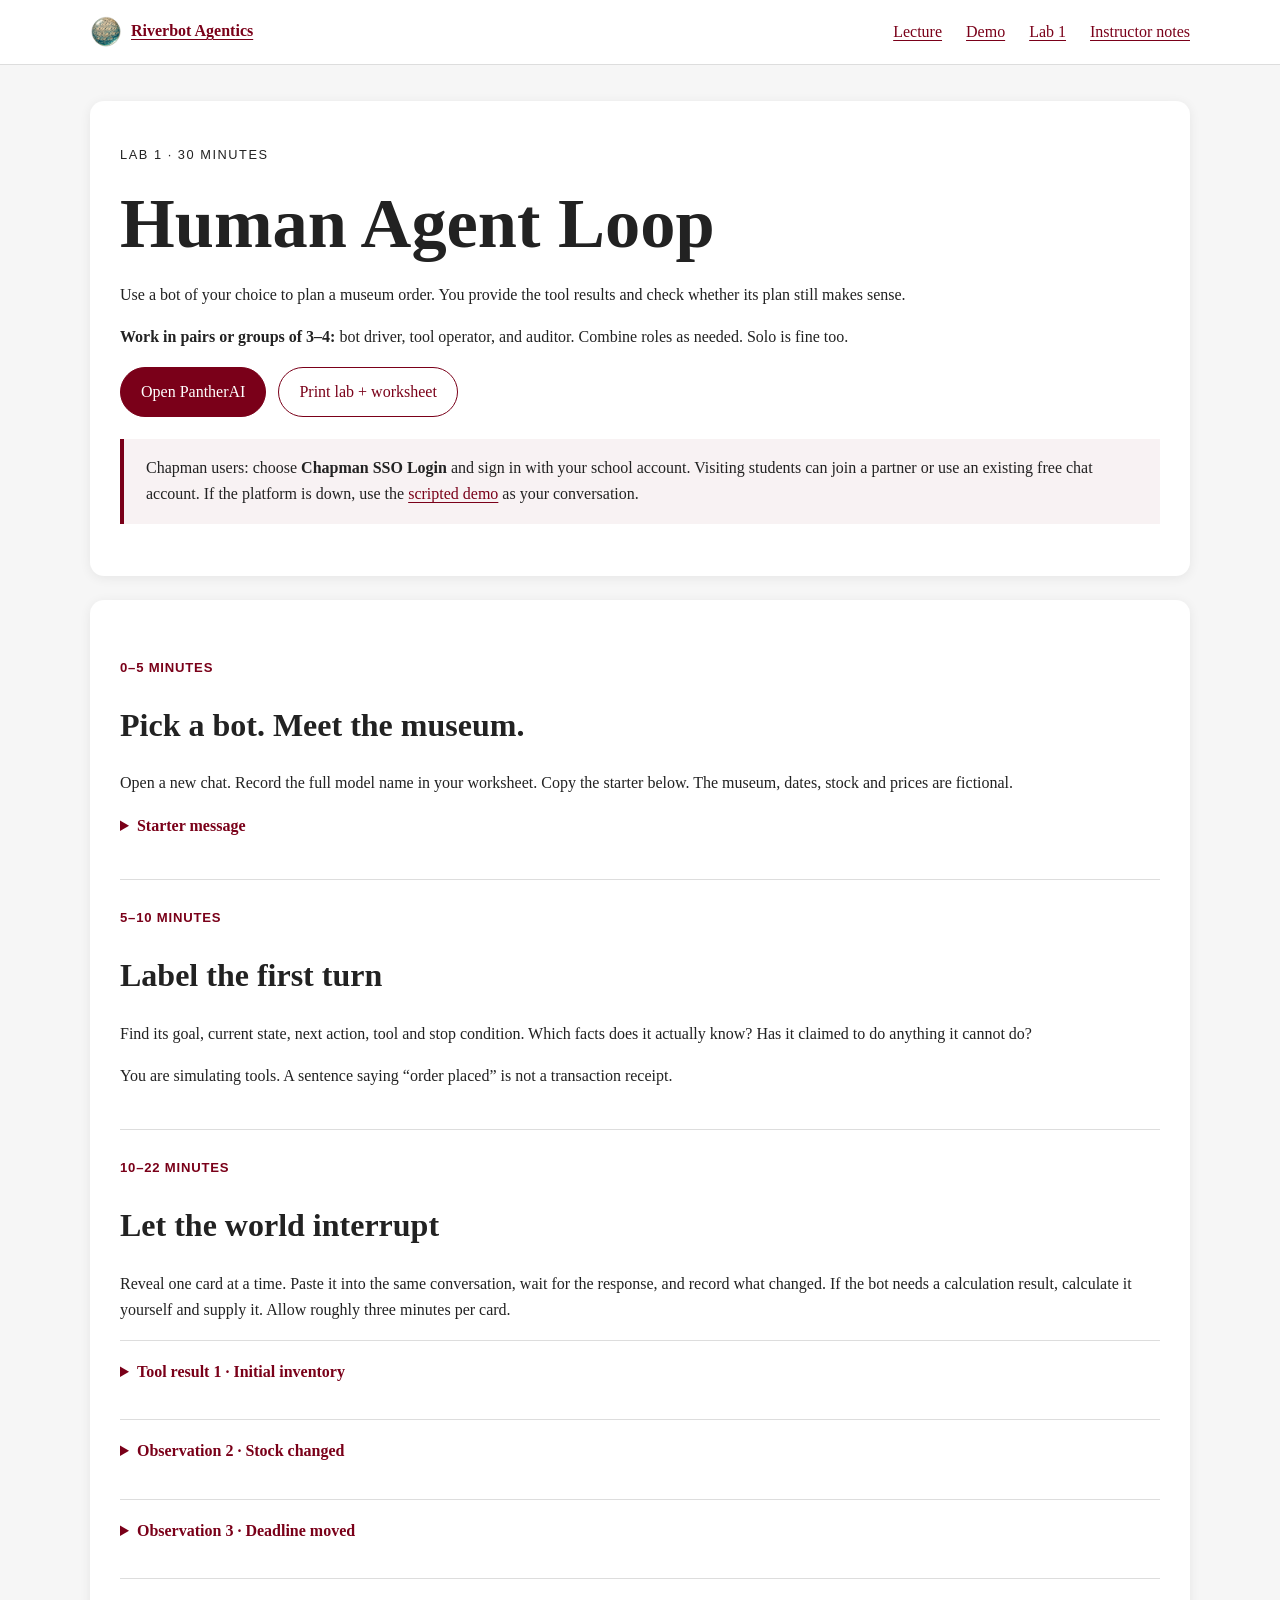
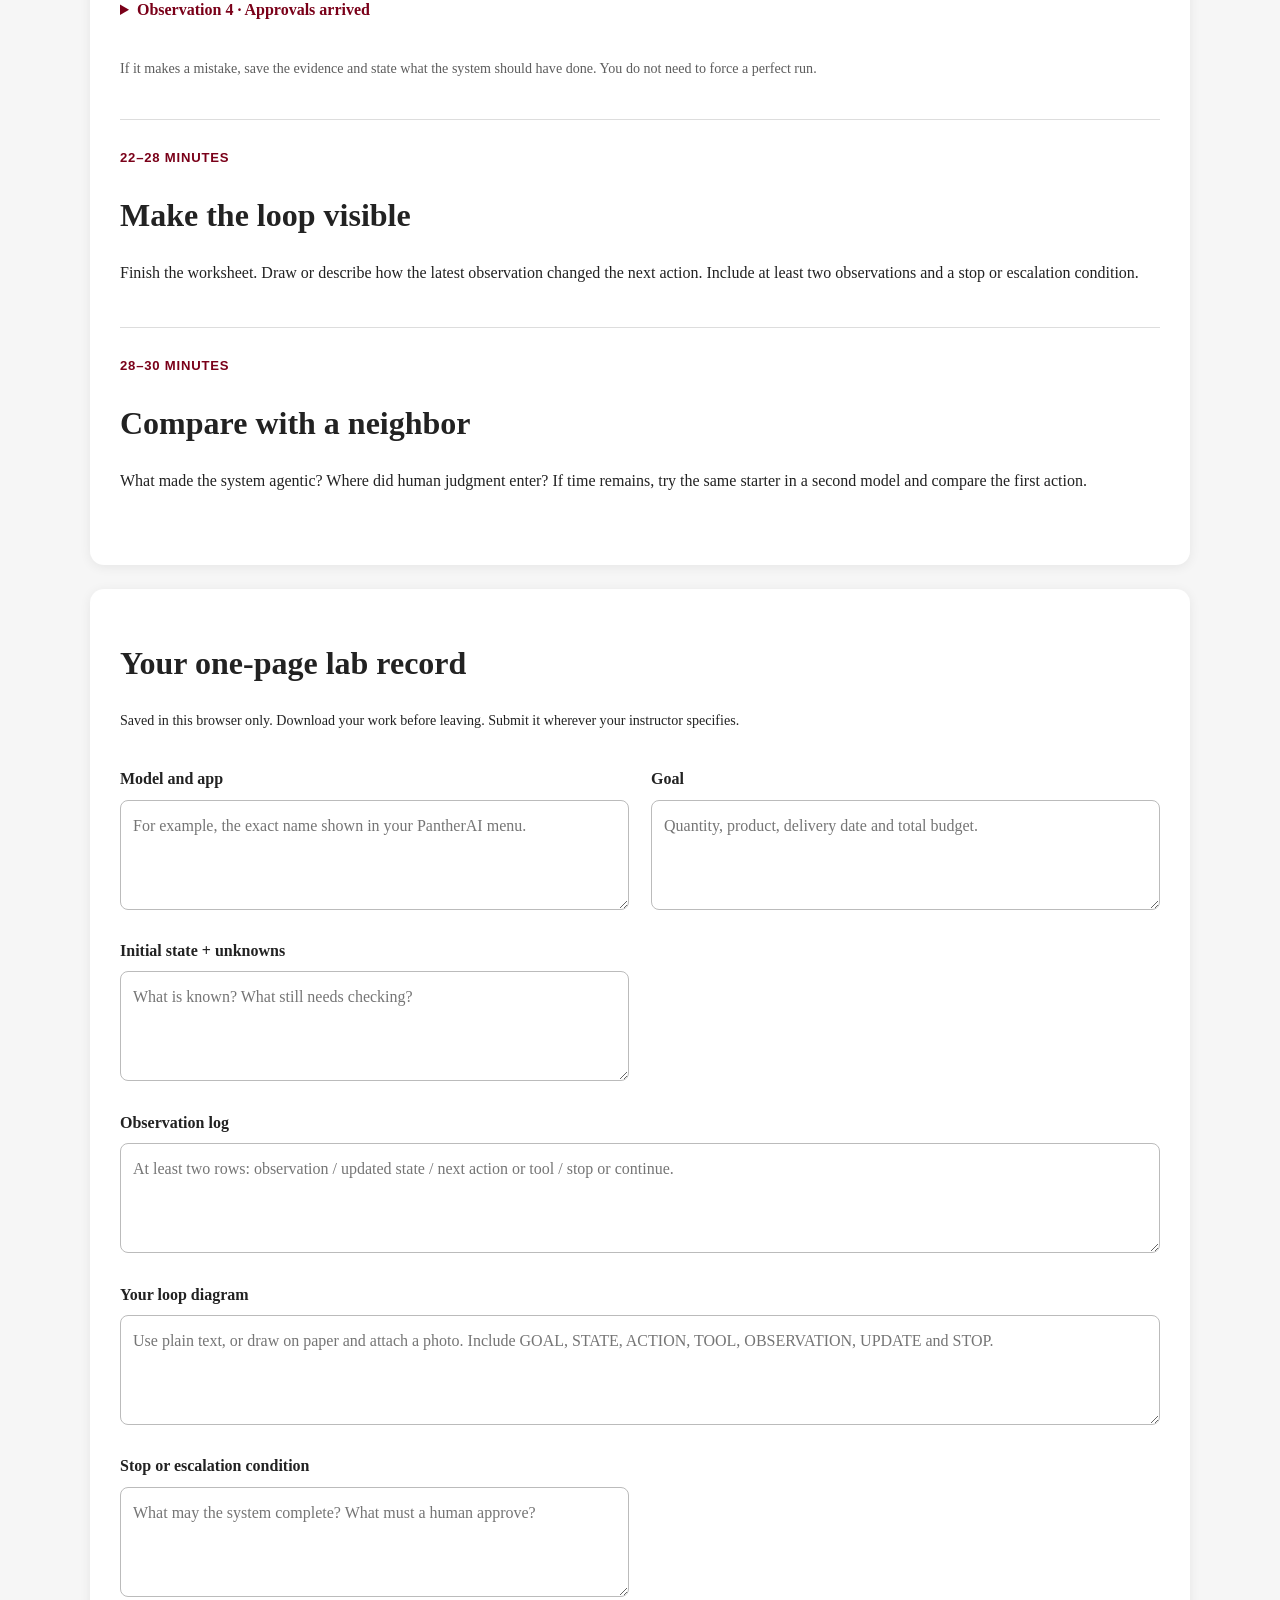
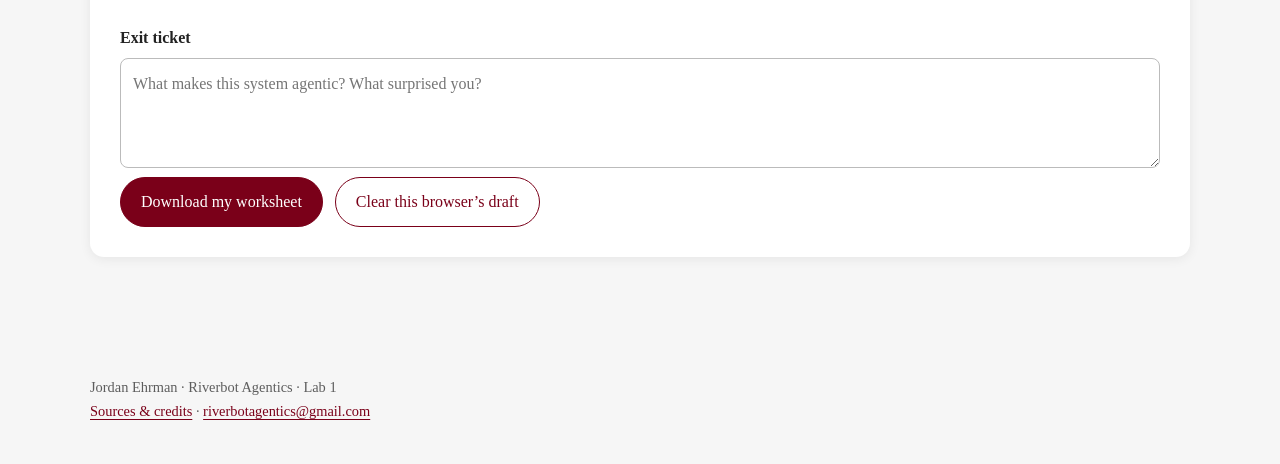
==== lab1/index.html @ c2e1d711 "Add Lab 1 lecture, museum demo, and student lab pack" ====
<!doctype html><html lang="en"><head><meta charset="utf-8"><meta name="viewport" content="width=device-width,initial-scale=1"><title>Lab 1 · Human Agent Loop · Riverbot Agentics</title><link rel="icon" href="../assets/riverbot-logo.png"><link rel="stylesheet" href="../styles.css"></head><body><div class="toolbar"><nav class="wrap" aria-label="Course navigation"><a class="brand" href="../index.html"><img src="../assets/riverbot-logo.png" alt="">Riverbot Agentics</a><a href="lecture.html">Lecture</a><a href="demo.html">Demo</a><a href="index.html">Lab 1</a><a href="instructor.html">Instructor notes</a></nav></div><main class="wrap"><section class="paper"><p class="eyebrow">Lab 1 · 30 minutes</p><h1>Human Agent Loop</h1><p>Use a bot of your choice to plan a museum order. You provide the tool results and check whether its plan still makes sense.</p><p><strong>Work in pairs or groups of 3–4:</strong> bot driver, tool operator, and auditor. Combine roles as needed. Solo is fine too.</p><div class="actions"><a class="button" href="https://pantherai.chapman.edu/login" target="_blank" rel="noopener">Open PantherAI</a><button class="secondary" id="print">Print lab + worksheet</button></div><div class="notice">Chapman users: choose <strong>Chapman SSO Login</strong> and sign in with your school account. Visiting students can join a partner or use an existing free chat account. If the platform is down, use the <a href="demo.html">scripted demo</a> as your conversation.</div></section><section class="paper"><div class="step"><span class="time">0–5 MINUTES</span><h2>Pick a bot. Meet the museum.</h2><p>Open a new chat. Record the full model name in your worksheet. Copy the starter below. The museum, dates, stock and prices are fictional.</p><details><summary>Starter message</summary><pre id="starter">You are the planning component in a classroom simulation for a tiny museum. A school wants 24 educational prints delivered by October 15. Today is October 1 in this fictional scenario. Total budget: $240 including shipping. Product preference: River print. Any substitute requires customer approval. Spending over $200 requires manager approval.

You have no connected tools in this exercise. I play the tool operator and supply observations. Available simulated tools: LOOKUP_INVENTORY, CALCULATE_QUOTE, REQUEST_APPROVAL, DRAFT_REPLY.

For each turn, briefly report GOAL, CURRENT STATE, NEXT ACTION + TOOL, EXPECTED OBSERVATION, and STOP / ESCALATE status. Choose one next action and wait for my tool result. Treat unobserved facts as unknown. Keep earlier confirmed facts unless I update them. Do not claim to send, buy, reserve, or complete a real transaction. Stop when the quote is ready with required approvals recorded, or escalate if the constraints cannot be met.

Begin with the next action you need. Keep the response under 150 words.</pre><button data-copy="starter">Copy starter</button></details></div><div class="step"><span class="time">5–10 MINUTES</span><h2>Label the first turn</h2><p>Find its goal, current state, next action, tool and stop condition. Which facts does it actually know? Has it claimed to do anything it cannot do?</p><p>You are simulating tools. A sentence saying “order placed” is not a transaction receipt.</p></div><div class="step"><span class="time">10–22 MINUTES</span><h2>Let the world interrupt</h2><p>Reveal one card at a time. Paste it into the same conversation, wait for the response, and record what changed. If the bot needs a calculation result, calculate it yourself and supply it. Allow roughly three minutes per card.</p><details class="observation"><summary>Tool result 1 · Initial inventory</summary><p id="card0">LOOKUP_INVENTORY result: River prints cost $8 each, with 30 available. Garden prints cost $7 each, with 40 available. Standard delivery takes 5 calendar days from today and costs $15 per order. The budget includes delivery. Calculate a quote, but do not send or purchase anything.</p><button type="button" data-copy="card0">Copy this observation</button></details><details class="observation"><summary>Observation 2 · Stock changed</summary><p id="card1">UPDATE: The inventory system corrected its count. Only 12 River prints are available. Garden stock is still 40. The customer still needs 24 prints. What state changes, and what should happen next?</p><button type="button" data-copy="card1">Copy this observation</button></details><details class="observation"><summary>Observation 3 · Deadline moved</summary><p id="card2">UPDATE: The customer now needs delivery by October 4. Standard delivery still takes 5 calendar days. Rush delivery takes 2 calendar days and costs $45 per order instead of $15. Today is still October 1. Any substitute needs customer approval and totals over $200 need manager approval. What can be done, and what must wait?</p><button type="button" data-copy="card2">Copy this observation</button></details><details class="observation"><summary>Observation 4 · Approvals arrived</summary><p id="card3">REQUEST_APPROVAL result: The customer accepts 24 Garden prints. The manager approves the $213 total including rush delivery. Use the 2-calendar-day rush option. Draft a short customer reply and state the final stop condition. No real order has been placed.</p><button type="button" data-copy="card3">Copy this observation</button></details><p class="small muted">If it makes a mistake, save the evidence and state what the system should have done. You do not need to force a perfect run.</p></div><div class="step"><span class="time">22–28 MINUTES</span><h2>Make the loop visible</h2><p>Finish the worksheet. Draw or describe how the latest observation changed the next action. Include at least two observations and a stop or escalation condition.</p></div><div class="step"><span class="time">28–30 MINUTES</span><h2>Compare with a neighbor</h2><p>What made the system agentic? Where did human judgment enter? If time remains, try the same starter in a second model and compare the first action.</p></div></section><section class="paper worksheet"><h2>Your one-page lab record</h2><p class="small">Saved in this browser only. Download your work before leaving. Submit it wherever your instructor specifies.</p><form id="worksheet"><div class="loop-fields"><div class=""><label for="model">Model and app</label><textarea id="model" name="model" placeholder="For example, the exact name shown in your PantherAI menu."></textarea></div><div class=""><label for="goal">Goal</label><textarea id="goal" name="goal" placeholder="Quantity, product, delivery date and total budget."></textarea></div><div class=""><label for="state">Initial state + unknowns</label><textarea id="state" name="state" placeholder="What is known? What still needs checking?"></textarea></div><div class="wide"><label for="trace">Observation log</label><textarea id="trace" name="trace" placeholder="At least two rows: observation / updated state / next action or tool / stop or continue."></textarea></div><div class="wide"><label for="loop">Your loop diagram</label><textarea id="loop" name="loop" placeholder="Use plain text, or draw on paper and attach a photo. Include GOAL, STATE, ACTION, TOOL, OBSERVATION, UPDATE and STOP."></textarea></div><div class=""><label for="stop">Stop or escalation condition</label><textarea id="stop" name="stop" placeholder="What may the system complete? What must a human approve?"></textarea></div><div class="wide"><label for="exit">Exit ticket</label><textarea id="exit" name="exit" placeholder="What makes this system agentic? What surprised you?"></textarea></div></div></form><div class="actions no-print"><button id="download">Download my worksheet</button><button class="secondary" id="clear">Clear this browser’s draft</button><span id="status" class="save-status" role="status" aria-live="polite"></span></div></section></main><footer class="wrap">Jordan Ehrman · Riverbot Agentics · Lab 1<br><a href="sources.html">Sources &amp; credits</a> · <a href="mailto:riverbotagentics@gmail.com">riverbotagentics@gmail.com</a></footer><script src="lab.js"></script></body></html>
---- styles.css ----
:root{--red:#7a0019;--red-dark:#5f0013;--ink:#222;--muted:#5d5d5d;--paper:#fff;--page:#f6f6f6;--line:#ddd}*{box-sizing:border-box}body{margin:0;background:var(--page);color:var(--ink);font-family:Georgia,'Times New Roman',serif;line-height:1.65}a{color:var(--red);text-underline-offset:.18em}a:hover{color:var(--red-dark)}h1,h2,h3{line-height:1.16}h1{font-size:clamp(2.5rem,5.5vw,4.8rem);margin:.25em 0}h2{font-size:2rem}h3{font-size:1.3rem}.wrap{width:min(1100px,calc(100% - 40px));margin:auto}.hero{background:linear-gradient(180deg,#7a0019,#8e122d);color:white;padding:70px 0}.hero .wrap{display:flex;gap:55px;align-items:center}.hero p{max-width:680px;font-size:1.2rem}.hero a{color:white}.logo{width:200px;height:200px;object-fit:contain}.eyebrow{font-family:Arial,sans-serif;letter-spacing:.12em;text-transform:uppercase;font-size:.8rem!important}.toolbar{border-bottom:1px solid var(--line);padding:16px 0;background:white}.toolbar .wrap{display:flex;gap:24px;align-items:center;flex-wrap:wrap}.toolbar a{font-size:1rem}.brand{font-weight:bold;margin-right:auto}.brand img{width:32px;height:32px;vertical-align:middle;margin-right:9px}main.wrap{padding:36px 0 70px}.paper{background:white;border-radius:14px;padding:30px;margin-bottom:24px;box-shadow:0 2px 12px #00000012}.columns{display:grid;grid-template-columns:1fr 1fr;gap:26px}.button,button{display:inline-block;background:var(--red);color:white;border:1px solid var(--red);border-radius:999px;padding:11px 20px;font:inherit;cursor:pointer;text-decoration:none}button:hover,.button:hover{background:var(--red-dark);color:white}button:disabled{opacity:.4;cursor:default}.secondary{background:white;color:var(--red)}.muted{color:var(--muted)}.small{font-size:.88rem}.notice{border-left:4px solid var(--red);padding:16px 22px;background:#f8f2f3;margin:22px 0}.actions{display:flex;gap:12px;align-items:center;flex-wrap:wrap}.step{padding:24px 0;border-bottom:1px solid var(--line)}.step:last-child{border:0}.time{font:bold .82rem Arial,sans-serif;color:var(--red);letter-spacing:.06em}pre{white-space:pre-wrap;overflow-wrap:anywhere;background:#f6f6f6;padding:22px;border-radius:8px;font:15px/1.6 monospace}table{border-collapse:collapse;width:100%;margin:20px 0}td,th{text-align:left;border-bottom:1px solid var(--line);padding:11px}th{color:var(--red)}label{display:block;font-weight:bold;margin-top:20px}input,textarea{width:100%;font:inherit;border:1px solid #bbb;border-radius:8px;padding:12px;background:white;margin-top:7px}textarea{min-height:110px;resize:vertical}details{margin:16px 0}summary{cursor:pointer;color:var(--red);font-weight:bold}.observation{padding:18px 0;border-top:1px solid var(--line)}.observation h3{margin:0 0 10px}footer{padding:25px 0 40px;color:var(--muted);font-size:.9rem}button:focus-visible,a:focus-visible,input:focus-visible,textarea:focus-visible{outline:3px solid #238393;outline-offset:4px}.demo-trace{font-size:1.15rem;min-height:210px}.demo-label{font-family:Arial,sans-serif;text-transform:uppercase;font-size:.72rem;letter-spacing:.1em;color:var(--red)}.link-list li{margin:8px 0}.save-status{font:.85rem Arial,sans-serif}.loop-fields{display:grid;grid-template-columns:1fr 1fr;gap:0 22px}.loop-fields .wide{grid-column:1/-1}.print-only{display:none}@media(max-width:700px){.hero{padding:40px 0}.hero .wrap{display:block}.logo{width:110px;height:110px}.columns,.loop-fields{grid-template-columns:1fr}.paper{padding:23px}.toolbar .wrap{gap:14px}.hero p{font-size:1.05rem}}@media print{body{background:white;font-size:11pt}.toolbar,.hero,.no-print,footer{display:none!important}.paper{box-shadow:none;padding:0}.print-only{display:block}main.wrap{width:100%;padding:0}textarea,input{border:0;min-height:50px}.step{break-inside:avoid}details{display:block}details>*{display:block}button{display:none}.worksheet{break-before:page}}
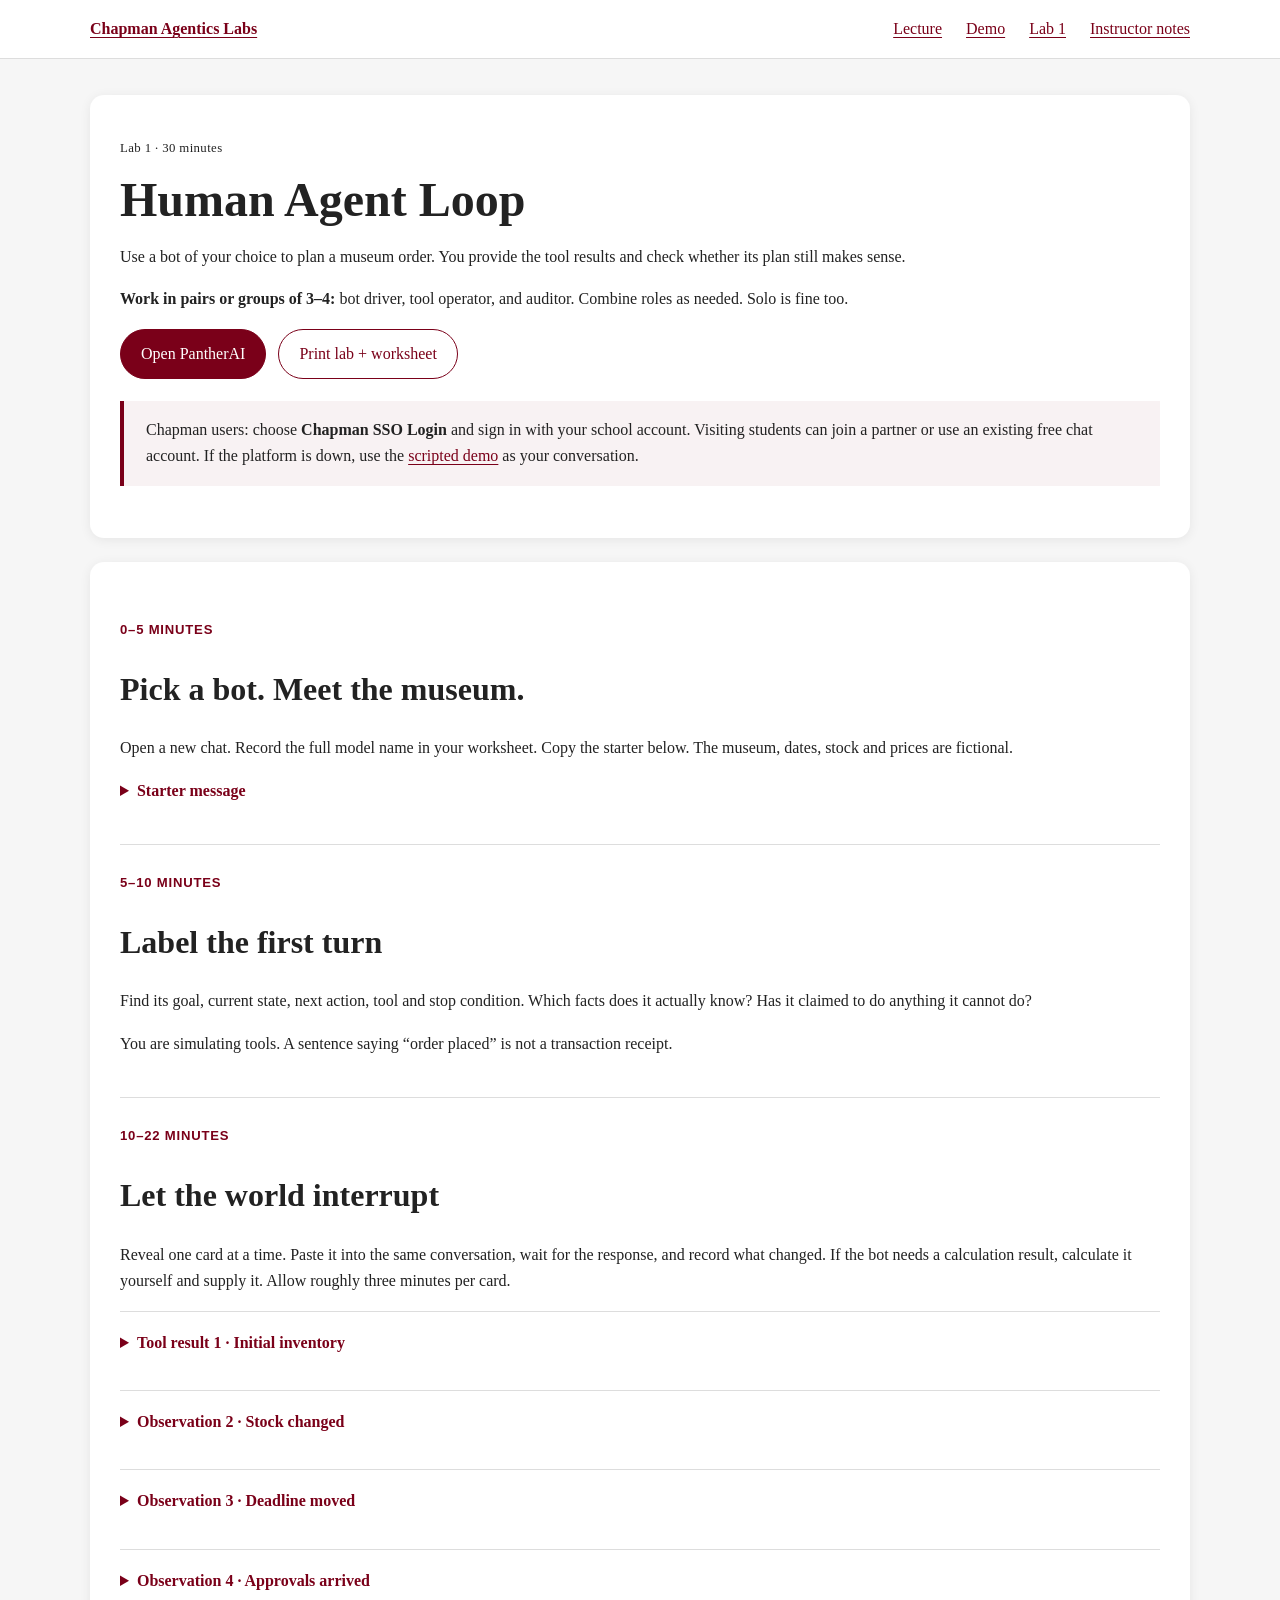
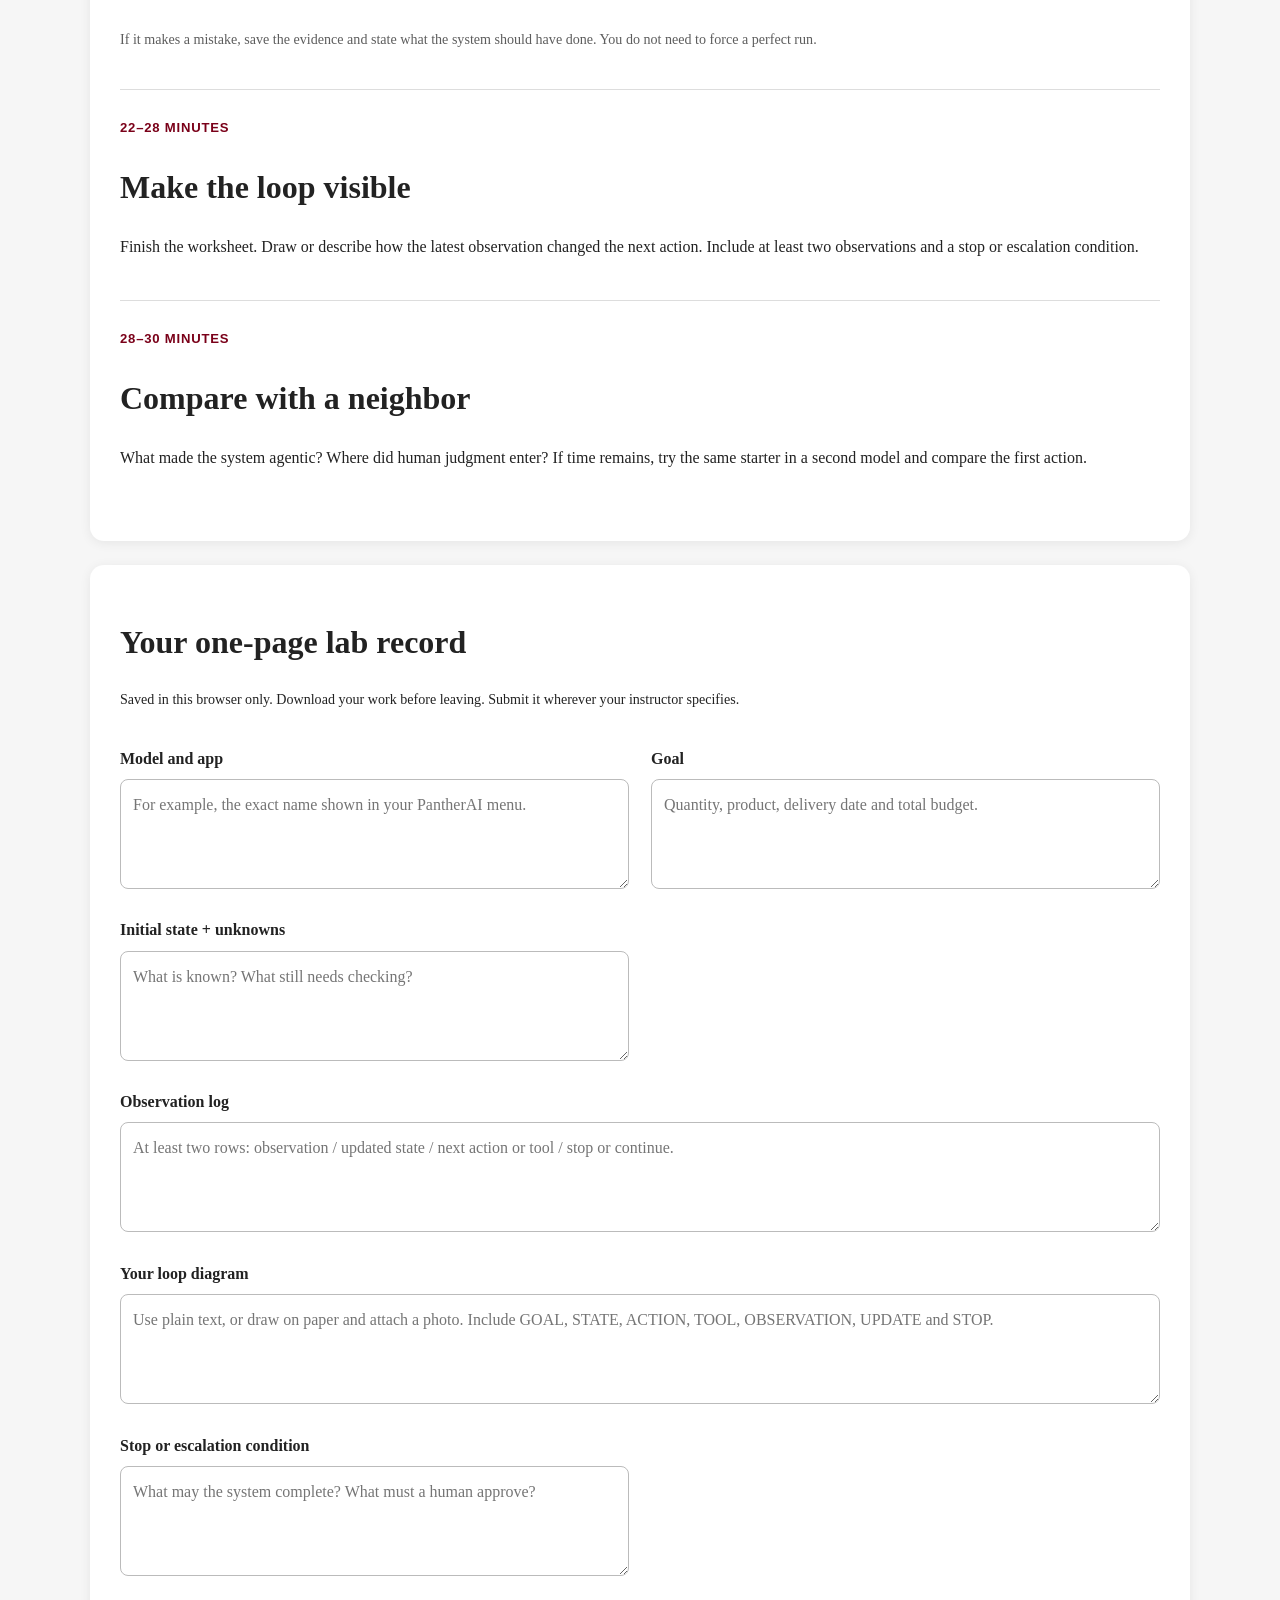
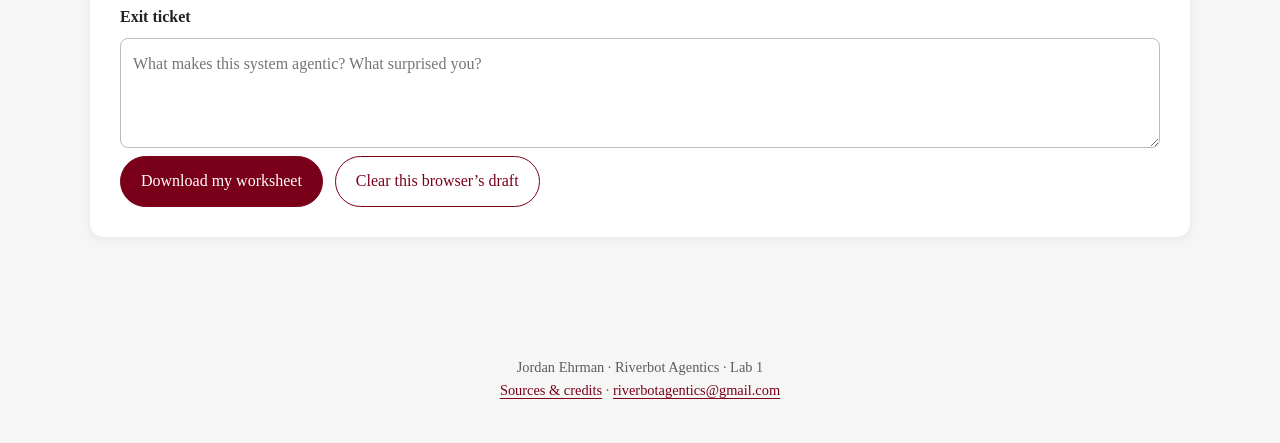
==== commit 7ee8edc9: "Add six Lab 1 transitions and match Chapman Cultural Agents branding" ====
--- a/lab1/index.html
+++ b/lab1/index.html
@@ -1,4 +1,4 @@
-<!doctype html><html lang="en"><head><meta charset="utf-8"><meta name="viewport" content="width=device-width,initial-scale=1"><title>Lab 1 · Human Agent Loop · Riverbot Agentics</title><link rel="icon" href="../assets/riverbot-logo.png"><link rel="stylesheet" href="../styles.css"></head><body><div class="toolbar"><nav class="wrap" aria-label="Course navigation"><a class="brand" href="../index.html"><img src="../assets/riverbot-logo.png" alt="">Riverbot Agentics</a><a href="lecture.html">Lecture</a><a href="demo.html">Demo</a><a href="index.html">Lab 1</a><a href="instructor.html">Instructor notes</a></nav></div><main class="wrap"><section class="paper"><p class="eyebrow">Lab 1 · 30 minutes</p><h1>Human Agent Loop</h1><p>Use a bot of your choice to plan a museum order. You provide the tool results and check whether its plan still makes sense.</p><p><strong>Work in pairs or groups of 3–4:</strong> bot driver, tool operator, and auditor. Combine roles as needed. Solo is fine too.</p><div class="actions"><a class="button" href="https://pantherai.chapman.edu/login" target="_blank" rel="noopener">Open PantherAI</a><button class="secondary" id="print">Print lab + worksheet</button></div><div class="notice">Chapman users: choose <strong>Chapman SSO Login</strong> and sign in with your school account. Visiting students can join a partner or use an existing free chat account. If the platform is down, use the <a href="demo.html">scripted demo</a> as your conversation.</div></section><section class="paper"><div class="step"><span class="time">0–5 MINUTES</span><h2>Pick a bot. Meet the museum.</h2><p>Open a new chat. Record the full model name in your worksheet. Copy the starter below. The museum, dates, stock and prices are fictional.</p><details><summary>Starter message</summary><pre id="starter">You are the planning component in a classroom simulation for a tiny museum. A school wants 24 educational prints delivered by October 15. Today is October 1 in this fictional scenario. Total budget: $240 including shipping. Product preference: River print. Any substitute requires customer approval. Spending over $200 requires manager approval.
+<!doctype html><html lang="en"><head><meta charset="utf-8"><meta name="viewport" content="width=device-width,initial-scale=1"><title>Lab 1 · Human Agent Loop · Chapman Agentics Labs</title><link rel="icon" href="../assets/chapman-site-icon.svg"><link rel="stylesheet" href="../styles.css"></head><body><div class="toolbar"><nav class="wrap" aria-label="Course navigation"><a class="brand" href="../index.html">Chapman Agentics Labs</a><a href="lecture.html">Lecture</a><a href="demo.html">Demo</a><a href="index.html">Lab 1</a><a href="instructor.html">Instructor notes</a></nav></div><main class="wrap"><section class="paper"><p class="eyebrow">Lab 1 · 30 minutes</p><h1>Human Agent Loop</h1><p>Use a bot of your choice to plan a museum order. You provide the tool results and check whether its plan still makes sense.</p><p><strong>Work in pairs or groups of 3–4:</strong> bot driver, tool operator, and auditor. Combine roles as needed. Solo is fine too.</p><div class="actions"><a class="button" href="https://pantherai.chapman.edu/login" target="_blank" rel="noopener">Open PantherAI</a><button class="secondary" id="print">Print lab + worksheet</button></div><div class="notice">Chapman users: choose <strong>Chapman SSO Login</strong> and sign in with your school account. Visiting students can join a partner or use an existing free chat account. If the platform is down, use the <a href="demo.html">scripted demo</a> as your conversation.</div></section><section class="paper"><div class="step"><span class="time">0–5 MINUTES</span><h2>Pick a bot. Meet the museum.</h2><p>Open a new chat. Record the full model name in your worksheet. Copy the starter below. The museum, dates, stock and prices are fictional.</p><details><summary>Starter message</summary><pre id="starter">You are the planning component in a classroom simulation for a tiny museum. A school wants 24 educational prints delivered by October 15. Today is October 1 in this fictional scenario. Total budget: $240 including shipping. Product preference: River print. Any substitute requires customer approval. Spending over $200 requires manager approval.
 
 You have no connected tools in this exercise. I play the tool operator and supply observations. Available simulated tools: LOOKUP_INVENTORY, CALCULATE_QUOTE, REQUEST_APPROVAL, DRAFT_REPLY.
 
--- a/styles.css
+++ b/styles.css
@@ -1 +1,3 @@
-:root{--red:#7a0019;--red-dark:#5f0013;--ink:#222;--muted:#5d5d5d;--paper:#fff;--page:#f6f6f6;--line:#ddd}*{box-sizing:border-box}body{margin:0;background:var(--page);color:var(--ink);font-family:Georgia,'Times New Roman',serif;line-height:1.65}a{color:var(--red);text-underline-offset:.18em}a:hover{color:var(--red-dark)}h1,h2,h3{line-height:1.16}h1{font-size:clamp(2.5rem,5.5vw,4.8rem);margin:.25em 0}h2{font-size:2rem}h3{font-size:1.3rem}.wrap{width:min(1100px,calc(100% - 40px));margin:auto}.hero{background:linear-gradient(180deg,#7a0019,#8e122d);color:white;padding:70px 0}.hero .wrap{display:flex;gap:55px;align-items:center}.hero p{max-width:680px;font-size:1.2rem}.hero a{color:white}.logo{width:200px;height:200px;object-fit:contain}.eyebrow{font-family:Arial,sans-serif;letter-spacing:.12em;text-transform:uppercase;font-size:.8rem!important}.toolbar{border-bottom:1px solid var(--line);padding:16px 0;background:white}.toolbar .wrap{display:flex;gap:24px;align-items:center;flex-wrap:wrap}.toolbar a{font-size:1rem}.brand{font-weight:bold;margin-right:auto}.brand img{width:32px;height:32px;vertical-align:middle;margin-right:9px}main.wrap{padding:36px 0 70px}.paper{background:white;border-radius:14px;padding:30px;margin-bottom:24px;box-shadow:0 2px 12px #00000012}.columns{display:grid;grid-template-columns:1fr 1fr;gap:26px}.button,button{display:inline-block;background:var(--red);color:white;border:1px solid var(--red);border-radius:999px;padding:11px 20px;font:inherit;cursor:pointer;text-decoration:none}button:hover,.button:hover{background:var(--red-dark);color:white}button:disabled{opacity:.4;cursor:default}.secondary{background:white;color:var(--red)}.muted{color:var(--muted)}.small{font-size:.88rem}.notice{border-left:4px solid var(--red);padding:16px 22px;background:#f8f2f3;margin:22px 0}.actions{display:flex;gap:12px;align-items:center;flex-wrap:wrap}.step{padding:24px 0;border-bottom:1px solid var(--line)}.step:last-child{border:0}.time{font:bold .82rem Arial,sans-serif;color:var(--red);letter-spacing:.06em}pre{white-space:pre-wrap;overflow-wrap:anywhere;background:#f6f6f6;padding:22px;border-radius:8px;font:15px/1.6 monospace}table{border-collapse:collapse;width:100%;margin:20px 0}td,th{text-align:left;border-bottom:1px solid var(--line);padding:11px}th{color:var(--red)}label{display:block;font-weight:bold;margin-top:20px}input,textarea{width:100%;font:inherit;border:1px solid #bbb;border-radius:8px;padding:12px;background:white;margin-top:7px}textarea{min-height:110px;resize:vertical}details{margin:16px 0}summary{cursor:pointer;color:var(--red);font-weight:bold}.observation{padding:18px 0;border-top:1px solid var(--line)}.observation h3{margin:0 0 10px}footer{padding:25px 0 40px;color:var(--muted);font-size:.9rem}button:focus-visible,a:focus-visible,input:focus-visible,textarea:focus-visible{outline:3px solid #238393;outline-offset:4px}.demo-trace{font-size:1.15rem;min-height:210px}.demo-label{font-family:Arial,sans-serif;text-transform:uppercase;font-size:.72rem;letter-spacing:.1em;color:var(--red)}.link-list li{margin:8px 0}.save-status{font:.85rem Arial,sans-serif}.loop-fields{display:grid;grid-template-columns:1fr 1fr;gap:0 22px}.loop-fields .wide{grid-column:1/-1}.print-only{display:none}@media(max-width:700px){.hero{padding:40px 0}.hero .wrap{display:block}.logo{width:110px;height:110px}.columns,.loop-fields{grid-template-columns:1fr}.paper{padding:23px}.toolbar .wrap{gap:14px}.hero p{font-size:1.05rem}}@media print{body{background:white;font-size:11pt}.toolbar,.hero,.no-print,footer{display:none!important}.paper{box-shadow:none;padding:0}.print-only{display:block}main.wrap{width:100%;padding:0}textarea,input{border:0;min-height:50px}.step{break-inside:avoid}details{display:block}details>*{display:block}button{display:none}.worksheet{break-before:page}}+:root{--red:#7a0019;--red-dark:#5f0013;--ink:#222;--muted:#5d5d5d;--paper:#fff;--page:#f6f6f6;--line:#ddd}*{box-sizing:border-box}body{margin:0;background:var(--page);color:var(--ink);font-family:Georgia,'Times New Roman',serif;line-height:1.65}a{color:var(--red);text-underline-offset:.18em}a:hover{color:var(--red-dark)}h1,h2,h3{line-height:1.16}h1{font-size:clamp(2rem,4vw,3rem);margin:.25em 0}h2{font-size:2rem}h3{font-size:1.3rem}.wrap{width:min(1100px,calc(100% - 40px));margin:auto}.hero{background:linear-gradient(180deg,#7a0019 0%,#8e122d 100%);color:white;padding:3rem 1rem 2.5rem;text-align:center}.hero .wrap{display:block}.hero p{max-width:760px;font-size:1.05rem;margin:.5rem auto 0}.hero a{color:white}.logo{width:200px;height:200px;object-fit:contain}.eyebrow{font-family:inherit;letter-spacing:.03em;text-transform:none;font-size:.8rem!important}.toolbar{border-bottom:1px solid var(--line);padding:16px 0;background:white}.toolbar .wrap{display:flex;gap:24px;align-items:center;flex-wrap:wrap}.toolbar a{font-size:1rem}.brand{font-weight:bold;margin-right:auto}.brand img{width:32px;height:32px;vertical-align:middle;margin-right:9px}main.wrap{padding:36px 0 70px}.paper{background:white;border-radius:14px;padding:30px;margin-bottom:24px;box-shadow:0 2px 12px #00000012}.columns{display:grid;grid-template-columns:1fr 1fr;gap:26px}.button,button{display:inline-block;background:var(--red);color:white;border:1px solid var(--red);border-radius:999px;padding:11px 20px;font:inherit;cursor:pointer;text-decoration:none}button:hover,.button:hover{background:var(--red-dark);color:white}button:disabled{opacity:.4;cursor:default}.secondary{background:white;color:var(--red)}.muted{color:var(--muted)}.small{font-size:.88rem}.notice{border-left:4px solid var(--red);padding:16px 22px;background:#f8f2f3;margin:22px 0}.actions{display:flex;gap:12px;align-items:center;flex-wrap:wrap}.step{padding:24px 0;border-bottom:1px solid var(--line)}.step:last-child{border:0}.time{font:bold .82rem Arial,sans-serif;color:var(--red);letter-spacing:.06em}pre{white-space:pre-wrap;overflow-wrap:anywhere;background:#f6f6f6;padding:22px;border-radius:8px;font:15px/1.6 monospace}table{border-collapse:collapse;width:100%;margin:20px 0}td,th{text-align:left;border-bottom:1px solid var(--line);padding:11px}th{color:var(--red)}label{display:block;font-weight:bold;margin-top:20px}input,textarea{width:100%;font:inherit;border:1px solid #bbb;border-radius:8px;padding:12px;background:white;margin-top:7px}textarea{min-height:110px;resize:vertical}details{margin:16px 0}summary{cursor:pointer;color:var(--red);font-weight:bold}.observation{padding:18px 0;border-top:1px solid var(--line)}.observation h3{margin:0 0 10px}footer{padding:25px 0 40px;color:var(--muted);font-size:.9rem}button:focus-visible,a:focus-visible,input:focus-visible,textarea:focus-visible{outline:3px solid #238393;outline-offset:4px}.demo-trace{font-size:1.15rem;min-height:210px}.demo-label{font-family:Arial,sans-serif;text-transform:uppercase;font-size:.72rem;letter-spacing:.1em;color:var(--red)}.link-list li{margin:8px 0}.save-status{font:.85rem Arial,sans-serif}.loop-fields{display:grid;grid-template-columns:1fr 1fr;gap:0 22px}.loop-fields .wide{grid-column:1/-1}.print-only{display:none}@media(max-width:700px){.hero{padding:40px 0}.hero .wrap{display:block}.logo{width:110px;height:110px}.columns,.loop-fields{grid-template-columns:1fr}.paper{padding:23px}.toolbar .wrap{gap:14px}.hero p{font-size:1.05rem}}@media print{body{background:white;font-size:11pt}.toolbar,.hero,.no-print,footer{display:none!important}.paper{box-shadow:none;padding:0}.print-only{display:block}main.wrap{width:100%;padding:0}textarea,input{border:0;min-height:50px}.step{break-inside:avoid}details{display:block}details>*{display:block}button{display:none}.worksheet{break-before:page}}
+/* Shared with chapman-cultural-agents/index.html. */
+.presenter-logo{width:42px;height:42px;object-fit:contain;vertical-align:middle;margin-right:12px}footer{text-align:center}.hero h1{line-height:1.25}.paper h2{line-height:1.25}button:focus-visible,a:focus-visible,input:focus-visible,textarea:focus-visible{outline-color:var(--red)}
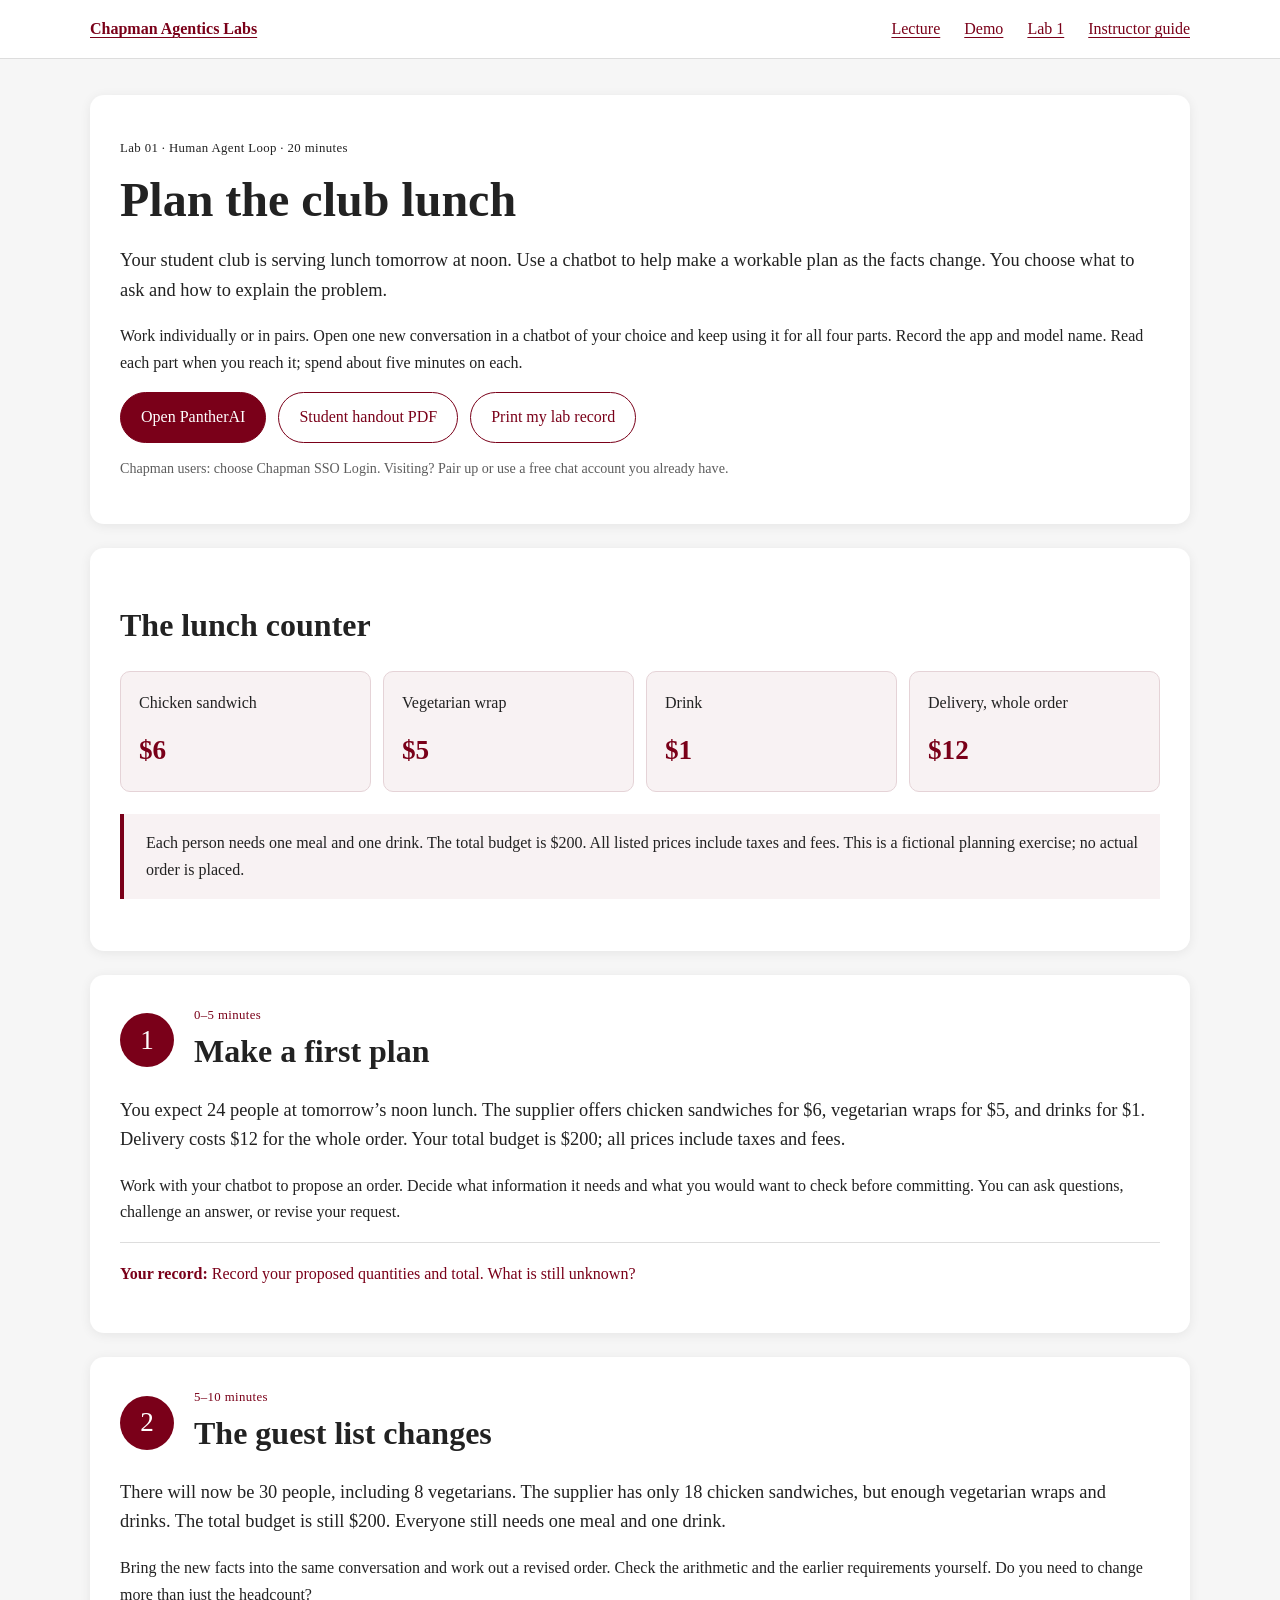
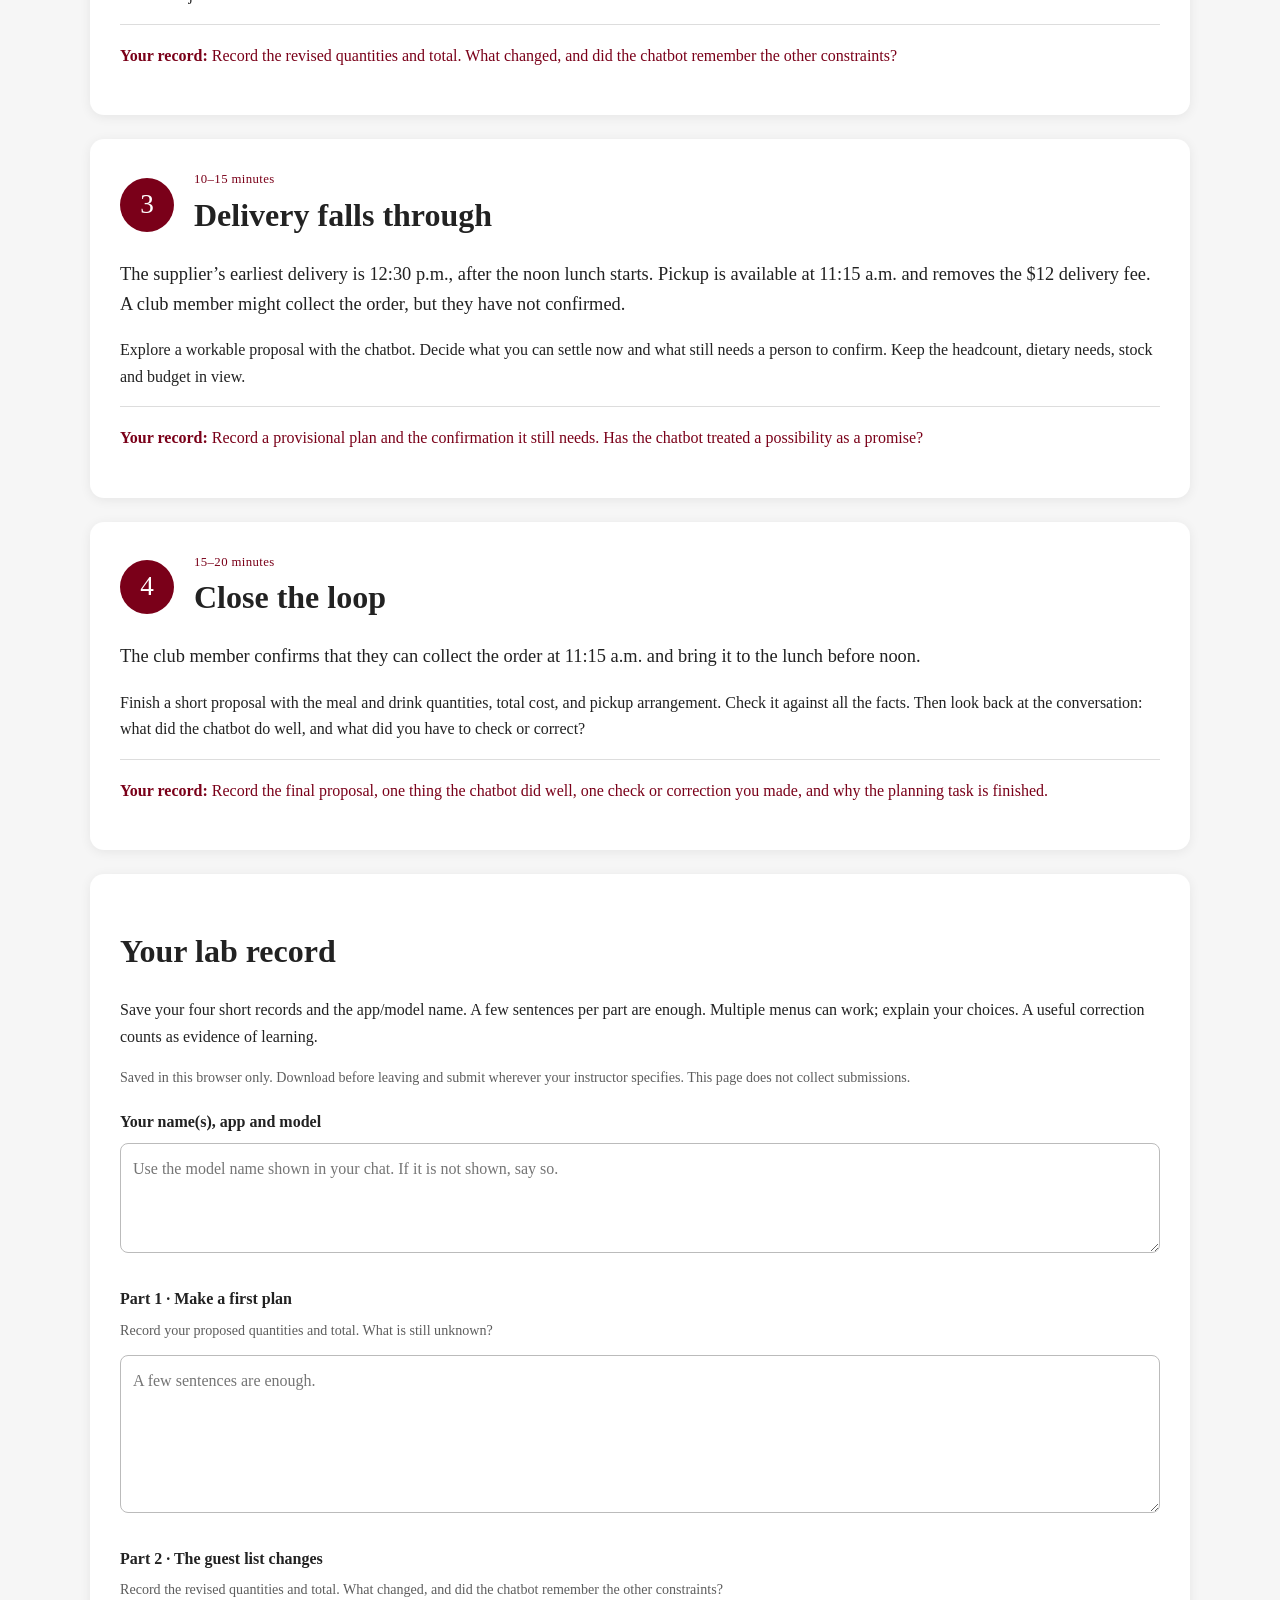
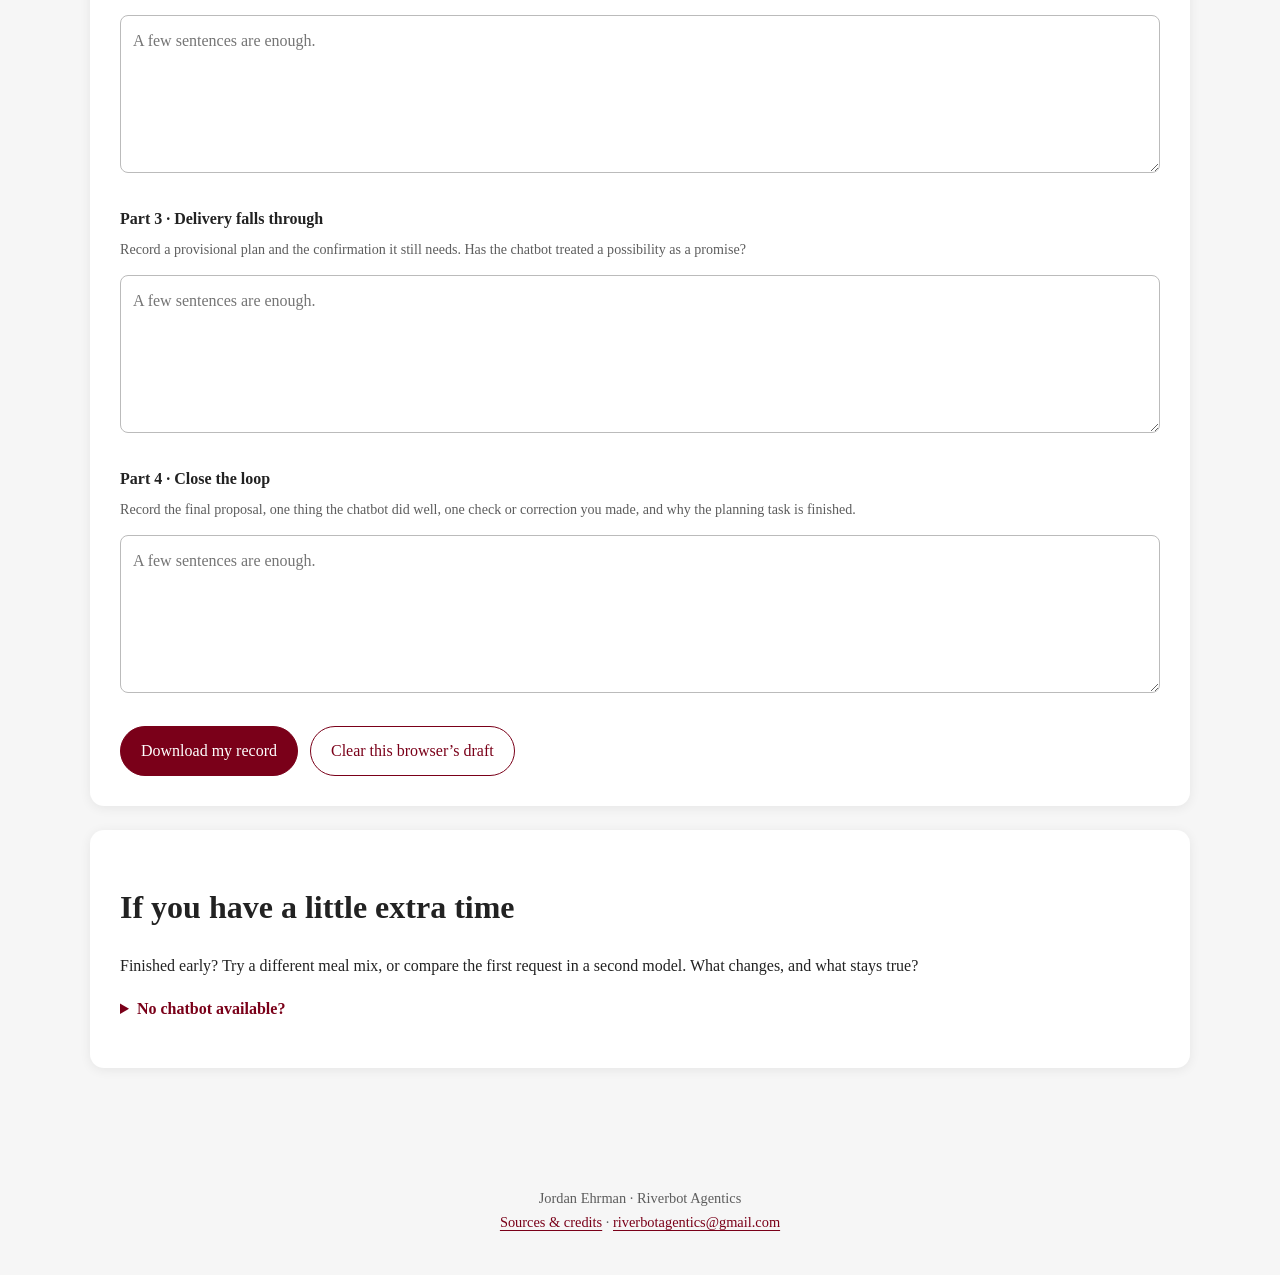
==== commit e50c842d: "Replace museum exercise with four-part club lunch lab" ====
--- a/lab1/index.html
+++ b/lab1/index.html
@@ -1,7 +1,2 @@
-<!doctype html><html lang="en"><head><meta charset="utf-8"><meta name="viewport" content="width=device-width,initial-scale=1"><title>Lab 1 · Human Agent Loop · Chapman Agentics Labs</title><link rel="icon" href="../assets/chapman-site-icon.svg"><link rel="stylesheet" href="../styles.css"></head><body><div class="toolbar"><nav class="wrap" aria-label="Course navigation"><a class="brand" href="../index.html">Chapman Agentics Labs</a><a href="lecture.html">Lecture</a><a href="demo.html">Demo</a><a href="index.html">Lab 1</a><a href="instructor.html">Instructor notes</a></nav></div><main class="wrap"><section class="paper"><p class="eyebrow">Lab 1 · 30 minutes</p><h1>Human Agent Loop</h1><p>Use a bot of your choice to plan a museum order. You provide the tool results and check whether its plan still makes sense.</p><p><strong>Work in pairs or groups of 3–4:</strong> bot driver, tool operator, and auditor. Combine roles as needed. Solo is fine too.</p><div class="actions"><a class="button" href="https://pantherai.chapman.edu/login" target="_blank" rel="noopener">Open PantherAI</a><button class="secondary" id="print">Print lab + worksheet</button></div><div class="notice">Chapman users: choose <strong>Chapman SSO Login</strong> and sign in with your school account. Visiting students can join a partner or use an existing free chat account. If the platform is down, use the <a href="demo.html">scripted demo</a> as your conversation.</div></section><section class="paper"><div class="step"><span class="time">0–5 MINUTES</span><h2>Pick a bot. Meet the museum.</h2><p>Open a new chat. Record the full model name in your worksheet. Copy the starter below. The museum, dates, stock and prices are fictional.</p><details><summary>Starter message</summary><pre id="starter">You are the planning component in a classroom simulation for a tiny museum. A school wants 24 educational prints delivered by October 15. Today is October 1 in this fictional scenario. Total budget: $240 including shipping. Product preference: River print. Any substitute requires customer approval. Spending over $200 requires manager approval.
-
-You have no connected tools in this exercise. I play the tool operator and supply observations. Available simulated tools: LOOKUP_INVENTORY, CALCULATE_QUOTE, REQUEST_APPROVAL, DRAFT_REPLY.
-
-For each turn, briefly report GOAL, CURRENT STATE, NEXT ACTION + TOOL, EXPECTED OBSERVATION, and STOP / ESCALATE status. Choose one next action and wait for my tool result. Treat unobserved facts as unknown. Keep earlier confirmed facts unless I update them. Do not claim to send, buy, reserve, or complete a real transaction. Stop when the quote is ready with required approvals recorded, or escalate if the constraints cannot be met.
-
-Begin with the next action you need. Keep the response under 150 words.</pre><button data-copy="starter">Copy starter</button></details></div><div class="step"><span class="time">5–10 MINUTES</span><h2>Label the first turn</h2><p>Find its goal, current state, next action, tool and stop condition. Which facts does it actually know? Has it claimed to do anything it cannot do?</p><p>You are simulating tools. A sentence saying “order placed” is not a transaction receipt.</p></div><div class="step"><span class="time">10–22 MINUTES</span><h2>Let the world interrupt</h2><p>Reveal one card at a time. Paste it into the same conversation, wait for the response, and record what changed. If the bot needs a calculation result, calculate it yourself and supply it. Allow roughly three minutes per card.</p><details class="observation"><summary>Tool result 1 · Initial inventory</summary><p id="card0">LOOKUP_INVENTORY result: River prints cost $8 each, with 30 available. Garden prints cost $7 each, with 40 available. Standard delivery takes 5 calendar days from today and costs $15 per order. The budget includes delivery. Calculate a quote, but do not send or purchase anything.</p><button type="button" data-copy="card0">Copy this observation</button></details><details class="observation"><summary>Observation 2 · Stock changed</summary><p id="card1">UPDATE: The inventory system corrected its count. Only 12 River prints are available. Garden stock is still 40. The customer still needs 24 prints. What state changes, and what should happen next?</p><button type="button" data-copy="card1">Copy this observation</button></details><details class="observation"><summary>Observation 3 · Deadline moved</summary><p id="card2">UPDATE: The customer now needs delivery by October 4. Standard delivery still takes 5 calendar days. Rush delivery takes 2 calendar days and costs $45 per order instead of $15. Today is still October 1. Any substitute needs customer approval and totals over $200 need manager approval. What can be done, and what must wait?</p><button type="button" data-copy="card2">Copy this observation</button></details><details class="observation"><summary>Observation 4 · Approvals arrived</summary><p id="card3">REQUEST_APPROVAL result: The customer accepts 24 Garden prints. The manager approves the $213 total including rush delivery. Use the 2-calendar-day rush option. Draft a short customer reply and state the final stop condition. No real order has been placed.</p><button type="button" data-copy="card3">Copy this observation</button></details><p class="small muted">If it makes a mistake, save the evidence and state what the system should have done. You do not need to force a perfect run.</p></div><div class="step"><span class="time">22–28 MINUTES</span><h2>Make the loop visible</h2><p>Finish the worksheet. Draw or describe how the latest observation changed the next action. Include at least two observations and a stop or escalation condition.</p></div><div class="step"><span class="time">28–30 MINUTES</span><h2>Compare with a neighbor</h2><p>What made the system agentic? Where did human judgment enter? If time remains, try the same starter in a second model and compare the first action.</p></div></section><section class="paper worksheet"><h2>Your one-page lab record</h2><p class="small">Saved in this browser only. Download your work before leaving. Submit it wherever your instructor specifies.</p><form id="worksheet"><div class="loop-fields"><div class=""><label for="model">Model and app</label><textarea id="model" name="model" placeholder="For example, the exact name shown in your PantherAI menu."></textarea></div><div class=""><label for="goal">Goal</label><textarea id="goal" name="goal" placeholder="Quantity, product, delivery date and total budget."></textarea></div><div class=""><label for="state">Initial state + unknowns</label><textarea id="state" name="state" placeholder="What is known? What still needs checking?"></textarea></div><div class="wide"><label for="trace">Observation log</label><textarea id="trace" name="trace" placeholder="At least two rows: observation / updated state / next action or tool / stop or continue."></textarea></div><div class="wide"><label for="loop">Your loop diagram</label><textarea id="loop" name="loop" placeholder="Use plain text, or draw on paper and attach a photo. Include GOAL, STATE, ACTION, TOOL, OBSERVATION, UPDATE and STOP."></textarea></div><div class=""><label for="stop">Stop or escalation condition</label><textarea id="stop" name="stop" placeholder="What may the system complete? What must a human approve?"></textarea></div><div class="wide"><label for="exit">Exit ticket</label><textarea id="exit" name="exit" placeholder="What makes this system agentic? What surprised you?"></textarea></div></div></form><div class="actions no-print"><button id="download">Download my worksheet</button><button class="secondary" id="clear">Clear this browser’s draft</button><span id="status" class="save-status" role="status" aria-live="polite"></span></div></section></main><footer class="wrap">Jordan Ehrman · Riverbot Agentics · Lab 1<br><a href="sources.html">Sources &amp; credits</a> · <a href="mailto:riverbotagentics@gmail.com">riverbotagentics@gmail.com</a></footer><script src="lab.js"></script></body></html>+<!doctype html>
+<html lang="en"><head><meta charset="utf-8"><meta name="viewport" content="width=device-width,initial-scale=1"><title>Plan the club lunch · Chapman Agentics Labs</title><link rel="icon" href="../assets/chapman-site-icon.svg"><link rel="stylesheet" href="../styles.css"></head><body><div class="toolbar no-print"><nav class="wrap" aria-label="Course navigation"><a class="brand" href="../index.html">Chapman Agentics Labs</a><a href="lecture.html">Lecture</a><a href="demo.html">Demo</a><a href="index.html">Lab 1</a><a href="instructor.html">Instructor guide</a></nav></div><main class="wrap"><section class="paper"><p class="eyebrow">Lab 01 · Human Agent Loop · 20 minutes</p><h1>Plan the club lunch</h1><p class="lead">Your student club is serving lunch tomorrow at noon. Use a chatbot to help make a workable plan as the facts change. You choose what to ask and how to explain the problem.</p><p>Work individually or in pairs. Open one new conversation in a chatbot of your choice and keep using it for all four parts. Record the app and model name. Read each part when you reach it; spend about five minutes on each.</p><div class="actions no-print"><a class="button" href="https://pantherai.chapman.edu/login" target="_blank" rel="noopener">Open PantherAI</a><a class="button secondary" href="../downloads/Lab_1_Student_Handout.pdf">Student handout PDF</a><button class="secondary" id="print">Print my lab record</button></div><p class="small muted">Chapman users: choose Chapman SSO Login. Visiting? Pair up or use a free chat account you already have.</p></section><section class="paper"><h2>The lunch counter</h2><div class="menu-grid"><div class="menu-item"><span>Chicken sandwich</span><strong>$6</strong></div><div class="menu-item"><span>Vegetarian wrap</span><strong>$5</strong></div><div class="menu-item"><span>Drink</span><strong>$1</strong></div><div class="menu-item"><span>Delivery, whole order</span><strong>$12</strong></div></div><p class="notice">Each person needs one meal and one drink. The total budget is $200. All listed prices include taxes and fees. This is a fictional planning exercise; no actual order is placed.</p></section><section class="paper"><div class="part-heading"><span class="part-number">1</span><div><p class="eyebrow">0–5 minutes</p><h2>Make a first plan</h2></div></div><p class="lead">You expect 24 people at tomorrow’s noon lunch. The supplier offers chicken sandwiches for $6, vegetarian wraps for $5, and drinks for $1. Delivery costs $12 for the whole order. Your total budget is $200; all prices include taxes and fees.</p><p>Work with your chatbot to propose an order. Decide what information it needs and what you would want to check before committing. You can ask questions, challenge an answer, or revise your request.</p><p class="record-prompt"><strong>Your record:</strong> Record your proposed quantities and total. What is still unknown?</p></section><section class="paper"><div class="part-heading"><span class="part-number">2</span><div><p class="eyebrow">5–10 minutes</p><h2>The guest list changes</h2></div></div><p class="lead">There will now be 30 people, including 8 vegetarians. The supplier has only 18 chicken sandwiches, but enough vegetarian wraps and drinks. The total budget is still $200. Everyone still needs one meal and one drink.</p><p>Bring the new facts into the same conversation and work out a revised order. Check the arithmetic and the earlier requirements yourself. Do you need to change more than just the headcount?</p><p class="record-prompt"><strong>Your record:</strong> Record the revised quantities and total. What changed, and did the chatbot remember the other constraints?</p></section><section class="paper"><div class="part-heading"><span class="part-number">3</span><div><p class="eyebrow">10–15 minutes</p><h2>Delivery falls through</h2></div></div><p class="lead">The supplier’s earliest delivery is 12:30 p.m., after the noon lunch starts. Pickup is available at 11:15 a.m. and removes the $12 delivery fee. A club member might collect the order, but they have not confirmed.</p><p>Explore a workable proposal with the chatbot. Decide what you can settle now and what still needs a person to confirm. Keep the headcount, dietary needs, stock and budget in view.</p><p class="record-prompt"><strong>Your record:</strong> Record a provisional plan and the confirmation it still needs. Has the chatbot treated a possibility as a promise?</p></section><section class="paper"><div class="part-heading"><span class="part-number">4</span><div><p class="eyebrow">15–20 minutes</p><h2>Close the loop</h2></div></div><p class="lead">The club member confirms that they can collect the order at 11:15 a.m. and bring it to the lunch before noon.</p><p>Finish a short proposal with the meal and drink quantities, total cost, and pickup arrangement. Check it against all the facts. Then look back at the conversation: what did the chatbot do well, and what did you have to check or correct?</p><p class="record-prompt"><strong>Your record:</strong> Record the final proposal, one thing the chatbot did well, one check or correction you made, and why the planning task is finished.</p></section><section class="paper worksheet"><h2>Your lab record</h2><p>Save your four short records and the app/model name. A few sentences per part are enough. Multiple menus can work; explain your choices. A useful correction counts as evidence of learning.</p><p class="small muted">Saved in this browser only. Download before leaving and submit wherever your instructor specifies. This page does not collect submissions.</p><form id="worksheet"><div class="worksheet-meta"><label for="model">Your name(s), app and model</label><textarea id="model" name="model" rows="2" placeholder="Use the model name shown in your chat. If it is not shown, say so."></textarea></div><div class="record-field"><label for="part1">Part 1 · Make a first plan</label><p class="small muted">Record your proposed quantities and total. What is still unknown?</p><textarea id="part1" name="part1" rows="5" placeholder="A few sentences are enough."></textarea></div><div class="record-field"><label for="part2">Part 2 · The guest list changes</label><p class="small muted">Record the revised quantities and total. What changed, and did the chatbot remember the other constraints?</p><textarea id="part2" name="part2" rows="5" placeholder="A few sentences are enough."></textarea></div><div class="record-field"><label for="part3">Part 3 · Delivery falls through</label><p class="small muted">Record a provisional plan and the confirmation it still needs. Has the chatbot treated a possibility as a promise?</p><textarea id="part3" name="part3" rows="5" placeholder="A few sentences are enough."></textarea></div><div class="record-field"><label for="part4">Part 4 · Close the loop</label><p class="small muted">Record the final proposal, one thing the chatbot did well, one check or correction you made, and why the planning task is finished.</p><textarea id="part4" name="part4" rows="5" placeholder="A few sentences are enough."></textarea></div></form><div class="actions no-print"><button id="download">Download my record</button><button class="secondary" id="clear">Clear this browser’s draft</button><span id="status" class="save-status" role="status" aria-live="polite"></span></div></section><section class="paper"><h2>If you have a little extra time</h2><p>Finished early? Try a different meal mix, or compare the first request in a second model. What changes, and what stays true?</p><details><summary>No chatbot available?</summary><p>If you cannot use a chatbot, work with a partner: one proposes a plan and the other checks it. Use the four parts in order and record the same decisions. Compare with the prepared demo after you finish.</p><a href="demo.html">Open the prepared example</a></details></section></main><footer class="wrap">Jordan Ehrman · Riverbot Agentics<br><a href="sources.html">Sources &amp; credits</a> · <a href="mailto:riverbotagentics@gmail.com">riverbotagentics@gmail.com</a></footer><script src="lab.js"></script></body></html>
--- a/styles.css
+++ b/styles.css
@@ -1,3 +1,5 @@
 :root{--red:#7a0019;--red-dark:#5f0013;--ink:#222;--muted:#5d5d5d;--paper:#fff;--page:#f6f6f6;--line:#ddd}*{box-sizing:border-box}body{margin:0;background:var(--page);color:var(--ink);font-family:Georgia,'Times New Roman',serif;line-height:1.65}a{color:var(--red);text-underline-offset:.18em}a:hover{color:var(--red-dark)}h1,h2,h3{line-height:1.16}h1{font-size:clamp(2rem,4vw,3rem);margin:.25em 0}h2{font-size:2rem}h3{font-size:1.3rem}.wrap{width:min(1100px,calc(100% - 40px));margin:auto}.hero{background:linear-gradient(180deg,#7a0019 0%,#8e122d 100%);color:white;padding:3rem 1rem 2.5rem;text-align:center}.hero .wrap{display:block}.hero p{max-width:760px;font-size:1.05rem;margin:.5rem auto 0}.hero a{color:white}.logo{width:200px;height:200px;object-fit:contain}.eyebrow{font-family:inherit;letter-spacing:.03em;text-transform:none;font-size:.8rem!important}.toolbar{border-bottom:1px solid var(--line);padding:16px 0;background:white}.toolbar .wrap{display:flex;gap:24px;align-items:center;flex-wrap:wrap}.toolbar a{font-size:1rem}.brand{font-weight:bold;margin-right:auto}.brand img{width:32px;height:32px;vertical-align:middle;margin-right:9px}main.wrap{padding:36px 0 70px}.paper{background:white;border-radius:14px;padding:30px;margin-bottom:24px;box-shadow:0 2px 12px #00000012}.columns{display:grid;grid-template-columns:1fr 1fr;gap:26px}.button,button{display:inline-block;background:var(--red);color:white;border:1px solid var(--red);border-radius:999px;padding:11px 20px;font:inherit;cursor:pointer;text-decoration:none}button:hover,.button:hover{background:var(--red-dark);color:white}button:disabled{opacity:.4;cursor:default}.secondary{background:white;color:var(--red)}.muted{color:var(--muted)}.small{font-size:.88rem}.notice{border-left:4px solid var(--red);padding:16px 22px;background:#f8f2f3;margin:22px 0}.actions{display:flex;gap:12px;align-items:center;flex-wrap:wrap}.step{padding:24px 0;border-bottom:1px solid var(--line)}.step:last-child{border:0}.time{font:bold .82rem Arial,sans-serif;color:var(--red);letter-spacing:.06em}pre{white-space:pre-wrap;overflow-wrap:anywhere;background:#f6f6f6;padding:22px;border-radius:8px;font:15px/1.6 monospace}table{border-collapse:collapse;width:100%;margin:20px 0}td,th{text-align:left;border-bottom:1px solid var(--line);padding:11px}th{color:var(--red)}label{display:block;font-weight:bold;margin-top:20px}input,textarea{width:100%;font:inherit;border:1px solid #bbb;border-radius:8px;padding:12px;background:white;margin-top:7px}textarea{min-height:110px;resize:vertical}details{margin:16px 0}summary{cursor:pointer;color:var(--red);font-weight:bold}.observation{padding:18px 0;border-top:1px solid var(--line)}.observation h3{margin:0 0 10px}footer{padding:25px 0 40px;color:var(--muted);font-size:.9rem}button:focus-visible,a:focus-visible,input:focus-visible,textarea:focus-visible{outline:3px solid #238393;outline-offset:4px}.demo-trace{font-size:1.15rem;min-height:210px}.demo-label{font-family:Arial,sans-serif;text-transform:uppercase;font-size:.72rem;letter-spacing:.1em;color:var(--red)}.link-list li{margin:8px 0}.save-status{font:.85rem Arial,sans-serif}.loop-fields{display:grid;grid-template-columns:1fr 1fr;gap:0 22px}.loop-fields .wide{grid-column:1/-1}.print-only{display:none}@media(max-width:700px){.hero{padding:40px 0}.hero .wrap{display:block}.logo{width:110px;height:110px}.columns,.loop-fields{grid-template-columns:1fr}.paper{padding:23px}.toolbar .wrap{gap:14px}.hero p{font-size:1.05rem}}@media print{body{background:white;font-size:11pt}.toolbar,.hero,.no-print,footer{display:none!important}.paper{box-shadow:none;padding:0}.print-only{display:block}main.wrap{width:100%;padding:0}textarea,input{border:0;min-height:50px}.step{break-inside:avoid}details{display:block}details>*{display:block}button{display:none}.worksheet{break-before:page}}
 /* Shared with chapman-cultural-agents/index.html. */
 .presenter-logo{width:42px;height:42px;object-fit:contain;vertical-align:middle;margin-right:12px}footer{text-align:center}.hero h1{line-height:1.25}.paper h2{line-height:1.25}button:focus-visible,a:focus-visible,input:focus-visible,textarea:focus-visible{outline-color:var(--red)}
+/* Lunch lab: a small, consistent set of teaching cues. */
+.lead{font-size:1.15rem;line-height:1.6}.part-heading{display:flex;align-items:center;gap:20px;margin-bottom:20px}.part-heading h2{margin:.15em 0}.part-heading .eyebrow{margin:0;color:var(--red)}.part-number{display:grid;place-items:center;flex:none;width:54px;height:54px;border-radius:50%;background:var(--red);color:white;font-size:1.7rem}.menu-grid{display:grid;grid-template-columns:repeat(4,1fr);gap:12px}.menu-item{background:#f8f2f3;border:1px solid #e5d3d7;border-radius:10px;padding:18px;display:flex;flex-direction:column;justify-content:space-between;gap:12px}.menu-item strong{font-size:1.7rem;color:var(--red)}.record-prompt{border-top:1px solid var(--line);padding-top:18px;color:var(--red)}.record-field{margin:25px 0}.record-field p{margin:6px 0}.sample-message{margin:15px 0;padding:20px 24px;background:#f8f2f3;border-left:4px solid var(--red)}.speaker-note{padding:12px 0;border-bottom:1px solid var(--line)}.source{overflow-wrap:anywhere}.print-response{white-space:pre-wrap;overflow-wrap:anywhere}.demo-label{font-family:inherit;font-size:.9rem;margin:25px 0 4px}.demo-trace p{margin-top:4px}@media(max-width:700px){.menu-grid{grid-template-columns:1fr 1fr}.part-heading{gap:14px}.part-heading h2{font-size:1.6rem}}@media print{.record-field{break-inside:avoid}.worksheet textarea{display:none}.print-response{min-height:55px;padding:8px 0}.worksheet{break-before:page}.menu-grid{grid-template-columns:repeat(4,1fr)}.speaker-note{break-inside:avoid}}
